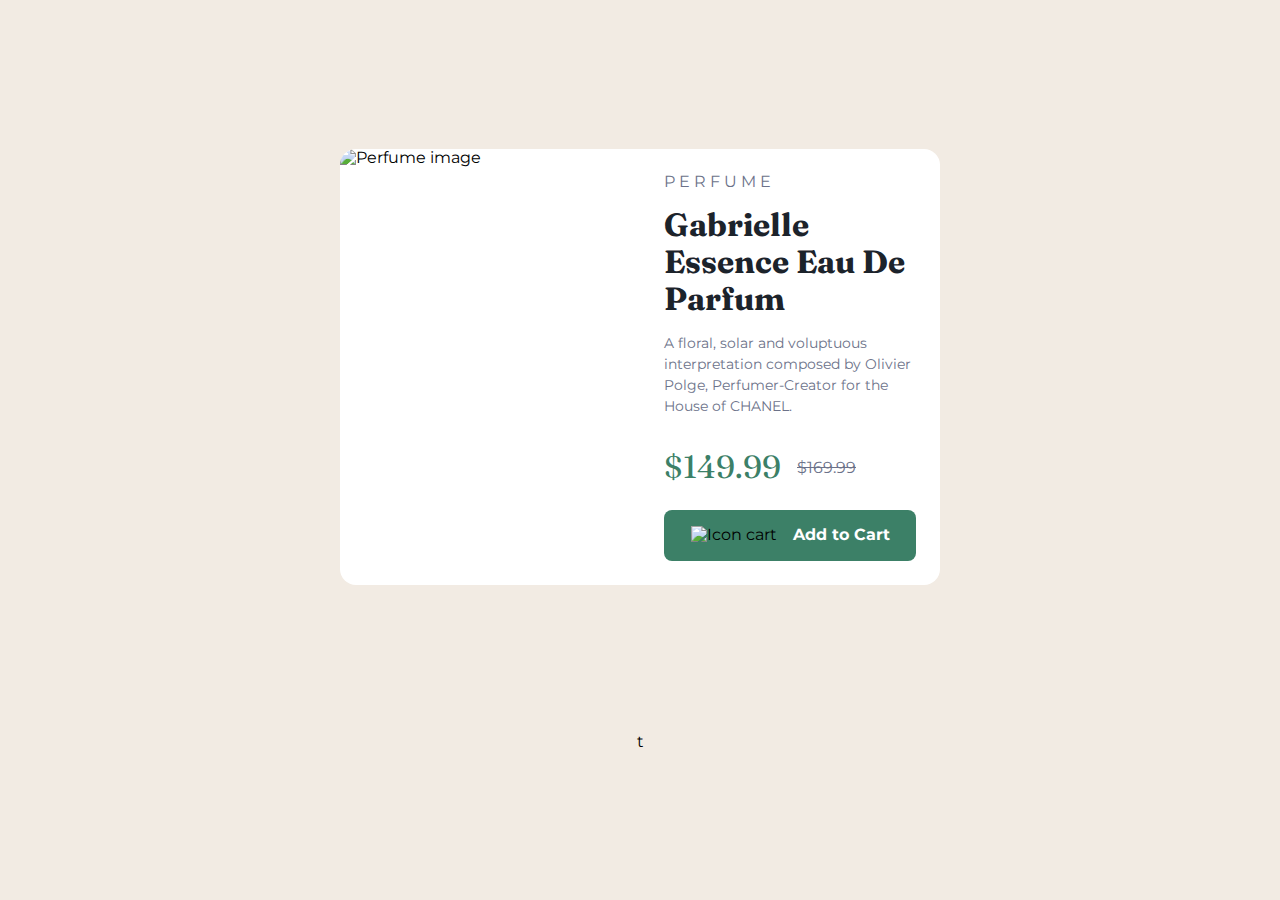
==== index.html @ d17f4ba9 "First commit" ====
<!DOCTYPE html><html lang="en"><head><meta charset="UTF-8"><meta name="viewport" content="width=device-width,initial-scale=1"><link rel="icon" type="image/png" sizes="32x32" href="./images/favicon-32x32.png"><link rel="stylesheet" href="normalize.css"><link rel="stylesheet" href="styles.css"><title>Frontend Mentor | Product preview card component</title></head><body><main class="container"><img class="container__mobile-img" src="./images/image-product-mobile.jpg" alt="Perfume image"> <img class="container__desktop-img" src="./images/image-product-desktop.jpg" alt="Perfume image"><div class="container__second-section"><p class="container__second-section__product">PERFUME</p><h1 class="container__second-section__title">Gabrielle Essence Eau De Parfum</h1><p class="container__second-section__description">A floral, solar and voluptuous interpretation composed by Olivier Polge, Perfumer-Creator for the House of CHANEL.</p><p class="container__second-section__discount">$149.99<span class="container__second-section__price">$169.99</span></p><div class="container__second-section__btn"><img class="container__second-section__btn__icon" src="./images/icon-cart.svg" alt="Icon cart"><a class="container__second-section__btn__text" href="#AddToCart">Add to Cart</a></div></div></main><footer class="attribution">Challenge by<a href="https://www.frontendmentor.io?ref=challenge" target="_blank">Frontend Mentor</a>. Coded by<a href="https://www.frontendmentor.io/profile/fermop" target="_blank">Fernando Pérez</a>.</footer></body></html>t
---- styles.css ----
@import url('https://fonts.googleapis.com/css2?family=Fraunces:opsz,wght@9..144,700&family=Montserrat:wght@500;700&display=swap');:root{--Dark-cyan:#3c8067;--Cream:#f2ebe3;--Very-dark-blue:#1c232b;--Dark-grayish-blue:#6c7289;--White:#fff}html{font-size:1em}body{min-height:100vh;background-color:var(--Cream);font-size:1rem;font-family:'Montserrat',sans-serif;padding:2em 1.25em;box-sizing:border-box;display:flex;flex-direction:column;align-items:center;justify-content:space-evenly}.container{background-color:var(--White);max-width:20.9375rem;overflow:hidden;box-sizing:border-box;border-radius:1em}.container__mobile-img{width:100%}.container__desktop-img{display:none}.container__second-section{padding:1.5rem}.container__second-section__product{color:var(--Dark-grayish-blue);font-size:1rem;letter-spacing:.25em;margin:0}.container__second-section__title{color:var(--Very-dark-blue);font-family:'Fraunces',serif;font-size:2rem;font-weight:700;margin:.5em 0}.container__second-section__description{color:var(--Dark-grayish-blue);font-size:.875rem;line-height:1.5em}.container__second-section__discount{color:var(--Dark-cyan);font-family:'Fraunces',serif;font-size:2rem;display:flex;align-items:center;gap:.5em;margin:1em 0 .75em}.container__second-section__price{color:var(--Dark-grayish-blue);font-family:'Montserrat',sans-serif;font-size:.5em;text-decoration:line-through}.container__second-section__btn{font-size:1rem;background-color:var(--Dark-cyan);border-radius:.5em;padding:1em;display:flex;justify-content:center;gap:1em;cursor:pointer}.container__second-section__btn:hover{transition:all .125s ease-in-out;background-color:var(--Very-dark-blue)}.container__second-section__btn__text{color:var(--White);font-size:1rem;font-weight:700;text-decoration:none}.attribution{font-size:.6875rem;text-align:center;margin-top:2em;display:none}.attribution a{color:var(--Dark-cyan);font-weight:700}@media (min-width:720px){body{padding:0}.container{max-width:none;display:grid;grid-template-columns:300px 300px}.container__mobile-img{display:none}.container__desktop-img{display:block;grid-column-start:1;width:100%}.attribution{margin-top:0}}
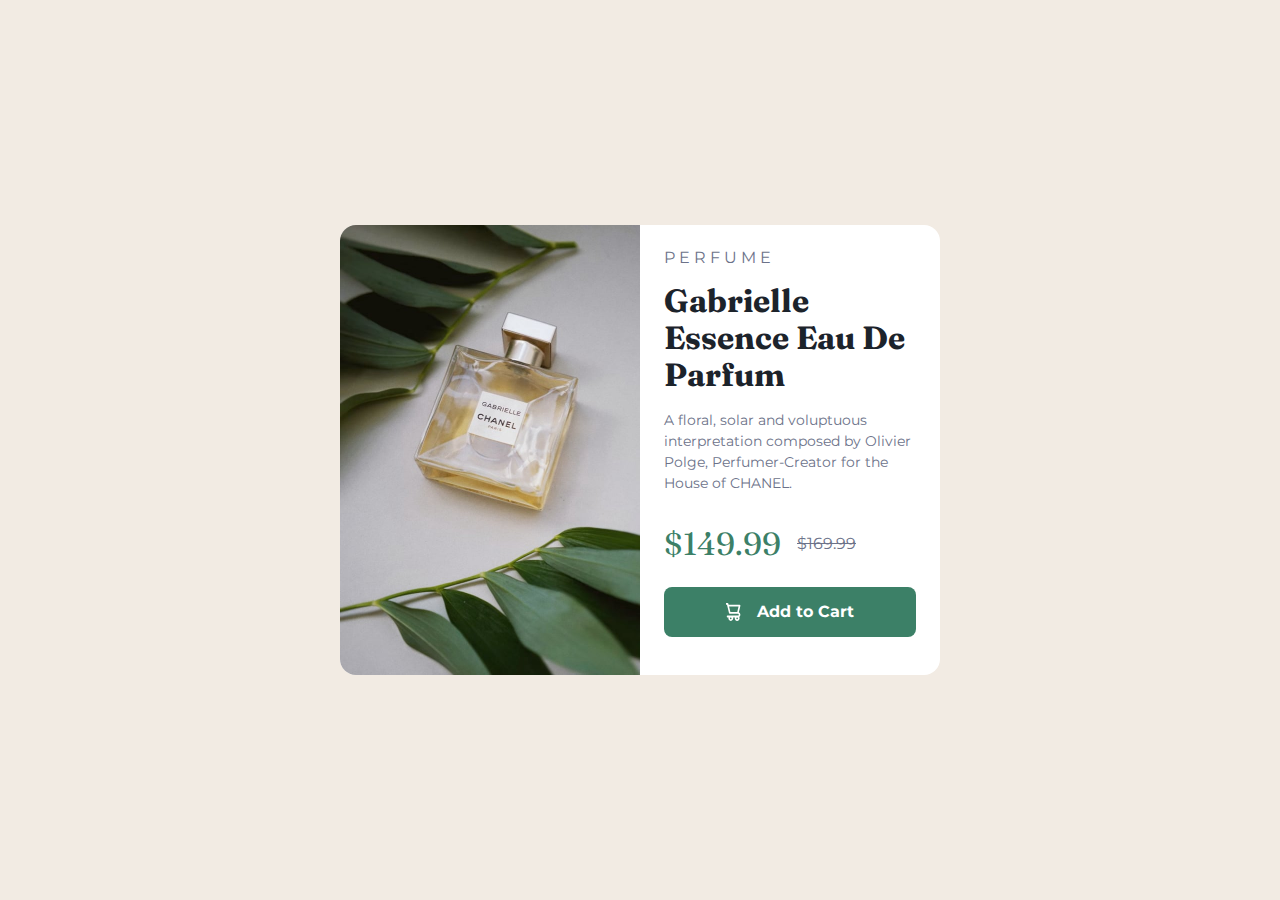
==== commit 5ac6818c: "Update index.html" ====
--- a/index.html
+++ b/index.html
@@ -1 +1 @@
-<!DOCTYPE html><html lang="en"><head><meta charset="UTF-8"><meta name="viewport" content="width=device-width,initial-scale=1"><link rel="icon" type="image/png" sizes="32x32" href="./images/favicon-32x32.png"><link rel="stylesheet" href="normalize.css"><link rel="stylesheet" href="styles.css"><title>Frontend Mentor | Product preview card component</title></head><body><main class="container"><img class="container__mobile-img" src="./images/image-product-mobile.jpg" alt="Perfume image"> <img class="container__desktop-img" src="./images/image-product-desktop.jpg" alt="Perfume image"><div class="container__second-section"><p class="container__second-section__product">PERFUME</p><h1 class="container__second-section__title">Gabrielle Essence Eau De Parfum</h1><p class="container__second-section__description">A floral, solar and voluptuous interpretation composed by Olivier Polge, Perfumer-Creator for the House of CHANEL.</p><p class="container__second-section__discount">$149.99<span class="container__second-section__price">$169.99</span></p><div class="container__second-section__btn"><img class="container__second-section__btn__icon" src="./images/icon-cart.svg" alt="Icon cart"><a class="container__second-section__btn__text" href="#AddToCart">Add to Cart</a></div></div></main><footer class="attribution">Challenge by<a href="https://www.frontendmentor.io?ref=challenge" target="_blank">Frontend Mentor</a>. Coded by<a href="https://www.frontendmentor.io/profile/fermop" target="_blank">Fernando Pérez</a>.</footer></body></html>t +<!DOCTYPE html><html lang="en"><head><meta charset="UTF-8"><meta name="viewport" content="width=device-width,initial-scale=1"><link rel="icon" type="image/png" sizes="32x32" href="./images/favicon-32x32.png"><link rel="stylesheet" href="normalize.css"><link rel="stylesheet" href="styles.css"><title>Frontend Mentor | Product preview card component</title></head><body><main class="container"><img class="container__mobile-img" src="./images/image-product-mobile.jpg" alt="Perfume image"> <img class="container__desktop-img" src="./images/image-product-desktop.jpg" alt="Perfume image"><div class="container__second-section"><p class="container__second-section__product">PERFUME</p><h1 class="container__second-section__title">Gabrielle Essence Eau De Parfum</h1><p class="container__second-section__description">A floral, solar and voluptuous interpretation composed by Olivier Polge, Perfumer-Creator for the House of CHANEL.</p><p class="container__second-section__discount">$149.99<span class="container__second-section__price">$169.99</span></p><div class="container__second-section__btn"><img class="container__second-section__btn__icon" src="./images/icon-cart.svg" alt="Icon cart"><a class="container__second-section__btn__text" href="#AddToCart">Add to Cart</a></div></div></main><footer class="attribution">Challenge by<a href="https://www.frontendmentor.io?ref=challenge" target="_blank">Frontend Mentor</a>. Coded by<a href="https://www.frontendmentor.io/profile/fermop" target="_blank">Fernando Pérez</a>.</footer></body></html>
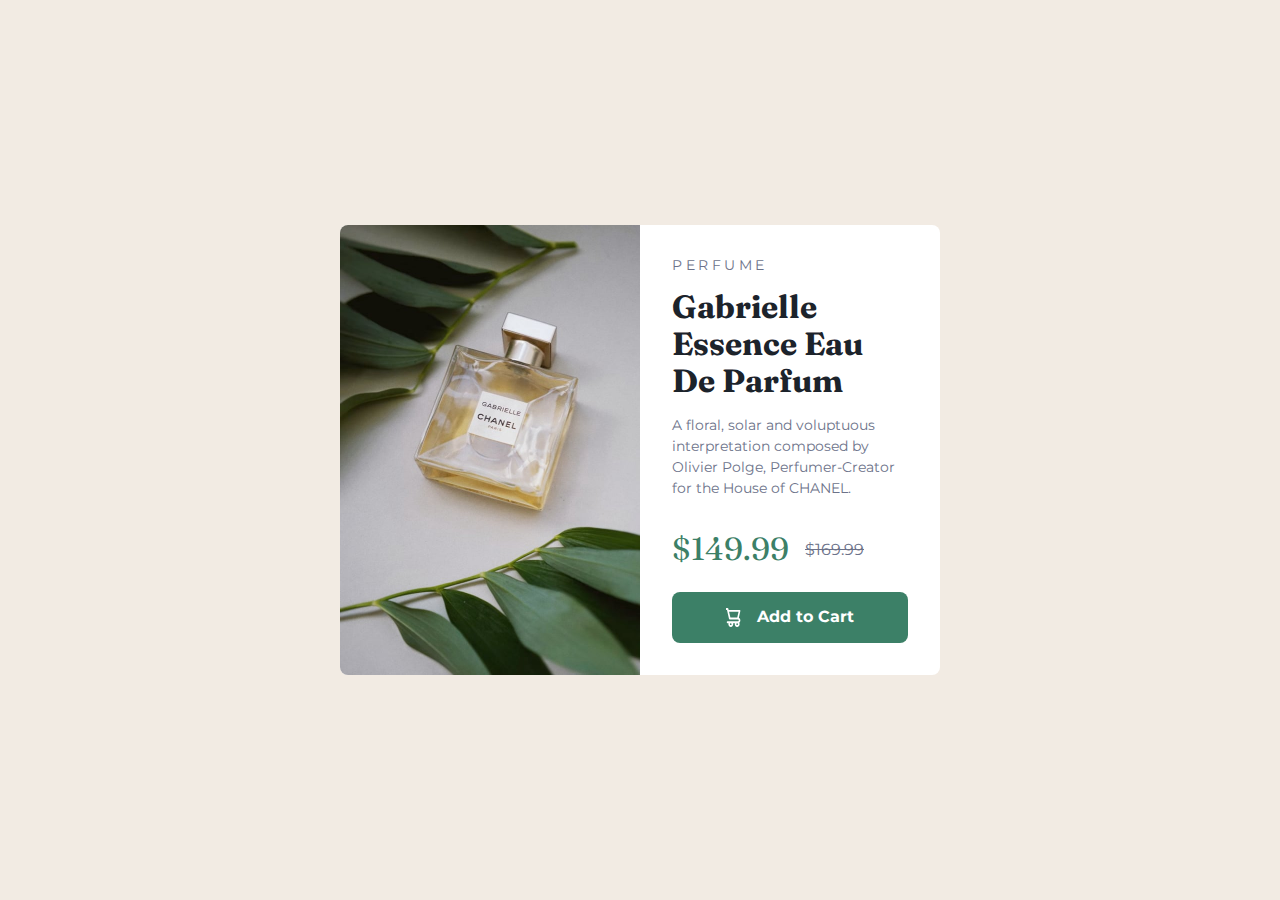
==== commit 747db98d: "Second commit" ====
--- a/index.html
+++ b/index.html
@@ -1 +1 @@
-<!DOCTYPE html><html lang="en"><head><meta charset="UTF-8"><meta name="viewport" content="width=device-width,initial-scale=1"><link rel="icon" type="image/png" sizes="32x32" href="./images/favicon-32x32.png"><link rel="stylesheet" href="normalize.css"><link rel="stylesheet" href="styles.css"><title>Frontend Mentor | Product preview card component</title></head><body><main class="container"><img class="container__mobile-img" src="./images/image-product-mobile.jpg" alt="Perfume image"> <img class="container__desktop-img" src="./images/image-product-desktop.jpg" alt="Perfume image"><div class="container__second-section"><p class="container__second-section__product">PERFUME</p><h1 class="container__second-section__title">Gabrielle Essence Eau De Parfum</h1><p class="container__second-section__description">A floral, solar and voluptuous interpretation composed by Olivier Polge, Perfumer-Creator for the House of CHANEL.</p><p class="container__second-section__discount">$149.99<span class="container__second-section__price">$169.99</span></p><div class="container__second-section__btn"><img class="container__second-section__btn__icon" src="./images/icon-cart.svg" alt="Icon cart"><a class="container__second-section__btn__text" href="#AddToCart">Add to Cart</a></div></div></main><footer class="attribution">Challenge by<a href="https://www.frontendmentor.io?ref=challenge" target="_blank">Frontend Mentor</a>. Coded by<a href="https://www.frontendmentor.io/profile/fermop" target="_blank">Fernando Pérez</a>.</footer></body></html>
+<!DOCTYPE html><html lang="en"><head><meta charset="UTF-8"><meta name="viewport" content="width=device-width,initial-scale=1"><link rel="icon" type="image/png" sizes="32x32" href="./images/favicon-32x32.png"><title>Frontend Mentor | Product preview card component</title><link rel="stylesheet" href="normalize.css"><link rel="stylesheet" href="styles.css"></head><body><main class="container"><img class="container__mobile-img" src="./images/image-product-mobile.jpg" alt="Perfume image"> <img class="container__desktop-img" src="./images/image-product-desktop.jpg" alt="Perfume image"><div class="container__second-section"><p class="container__second-section__product">PERFUME</p><h1 class="container__second-section__title">Gabrielle Essence Eau De Parfum</h1><p class="container__second-section__description">A floral, solar and voluptuous interpretation composed by Olivier Polge, Perfumer-Creator for the House of CHANEL.</p><p class="container__second-section__discount">$149.99<span class="container__second-section__price">$169.99</span></p><div class="container__second-section__btn"><img class="container__second-section__btn__icon" src="./images/icon-cart.svg" alt="Icon cart"><a class="container__second-section__btn__text" href="#AddToCart">Add to Cart</a></div></div></main><footer class="attribution">Challenge by <a href="https://www.frontendmentor.io?ref=challenge" target="_blank">Frontend Mentor</a>. Coded by <a href="https://www.frontendmentor.io/profile/fermop" target="_blank">Fernando Pérez</a>.</footer></body></html>--- a/styles.css
+++ b/styles.css
@@ -1 +1 @@
-@import url('https://fonts.googleapis.com/css2?family=Fraunces:opsz,wght@9..144,700&family=Montserrat:wght@500;700&display=swap');:root{--Dark-cyan:#3c8067;--Cream:#f2ebe3;--Very-dark-blue:#1c232b;--Dark-grayish-blue:#6c7289;--White:#fff}html{font-size:1em}body{min-height:100vh;background-color:var(--Cream);font-size:1rem;font-family:'Montserrat',sans-serif;padding:2em 1.25em;box-sizing:border-box;display:flex;flex-direction:column;align-items:center;justify-content:space-evenly}.container{background-color:var(--White);max-width:20.9375rem;overflow:hidden;box-sizing:border-box;border-radius:1em}.container__mobile-img{width:100%}.container__desktop-img{display:none}.container__second-section{padding:1.5rem}.container__second-section__product{color:var(--Dark-grayish-blue);font-size:1rem;letter-spacing:.25em;margin:0}.container__second-section__title{color:var(--Very-dark-blue);font-family:'Fraunces',serif;font-size:2rem;font-weight:700;margin:.5em 0}.container__second-section__description{color:var(--Dark-grayish-blue);font-size:.875rem;line-height:1.5em}.container__second-section__discount{color:var(--Dark-cyan);font-family:'Fraunces',serif;font-size:2rem;display:flex;align-items:center;gap:.5em;margin:1em 0 .75em}.container__second-section__price{color:var(--Dark-grayish-blue);font-family:'Montserrat',sans-serif;font-size:.5em;text-decoration:line-through}.container__second-section__btn{font-size:1rem;background-color:var(--Dark-cyan);border-radius:.5em;padding:1em;display:flex;justify-content:center;gap:1em;cursor:pointer}.container__second-section__btn:hover{transition:all .125s ease-in-out;background-color:var(--Very-dark-blue)}.container__second-section__btn__text{color:var(--White);font-size:1rem;font-weight:700;text-decoration:none}.attribution{font-size:.6875rem;text-align:center;margin-top:2em;display:none}.attribution a{color:var(--Dark-cyan);font-weight:700}@media (min-width:720px){body{padding:0}.container{max-width:none;display:grid;grid-template-columns:300px 300px}.container__mobile-img{display:none}.container__desktop-img{display:block;grid-column-start:1;width:100%}.attribution{margin-top:0}}+@import url('https://fonts.googleapis.com/css2?family=Fraunces:opsz,wght@9..144,700&family=Montserrat:wght@500;700&display=swap');:root{--Dark-cyan:#3c8067;--Cream:#f2ebe3;--Very-dark-blue:#1c232b;--Dark-grayish-blue:#6c7289;--White:#fff}html{font-size:1em}body{min-height:100vh;background-color:var(--Cream);font-size:1rem;font-family:'Montserrat',sans-serif;padding:2em 1em;box-sizing:border-box;display:flex;flex-direction:column;align-items:center;justify-content:space-evenly}.container{background-color:var(--White);max-width:21.4375rem;overflow:hidden;box-sizing:border-box;border-radius:.5em}.container__mobile-img{width:100%}.container__desktop-img{display:none}.container__second-section{padding:1.5rem}.container__second-section__product{color:var(--Dark-grayish-blue);font-size:.875rem;letter-spacing:.25em;margin:0}.container__second-section__title{color:var(--Very-dark-blue);font-family:'Fraunces',serif;font-size:2rem;font-weight:700;margin:.5em 0}.container__second-section__description{color:var(--Dark-grayish-blue);font-size:.875rem;line-height:1.5em;margin:0}.container__second-section__discount{color:var(--Dark-cyan);font-family:'Fraunces',serif;font-size:2rem;display:flex;align-items:center;gap:.5em;margin:1em 0 .75em}.container__second-section__price{color:var(--Dark-grayish-blue);font-family:'Montserrat',sans-serif;font-size:.5em;text-decoration:line-through}.container__second-section__btn{font-size:1rem;background-color:var(--Dark-cyan);border-radius:.5em;padding:1em;display:flex;justify-content:center;gap:1em;cursor:pointer}.container__second-section__btn:hover{transition:all .125s ease-in-out;background-color:var(--Very-dark-blue)}.container__second-section__btn__text{color:var(--White);font-size:1rem;font-weight:700;text-decoration:none}.attribution{font-size:.6875rem;text-align:center;margin-top:2em;display:none}.attribution a{color:var(--Dark-cyan);font-weight:700}@media (min-width:720px){body{padding:0}.container{max-width:none;display:grid;grid-template-columns:300px 300px}.container__second-section{padding:2rem}.container__mobile-img{display:none}.container__desktop-img{display:block;grid-column-start:1;width:100%}.attribution{margin-top:0}}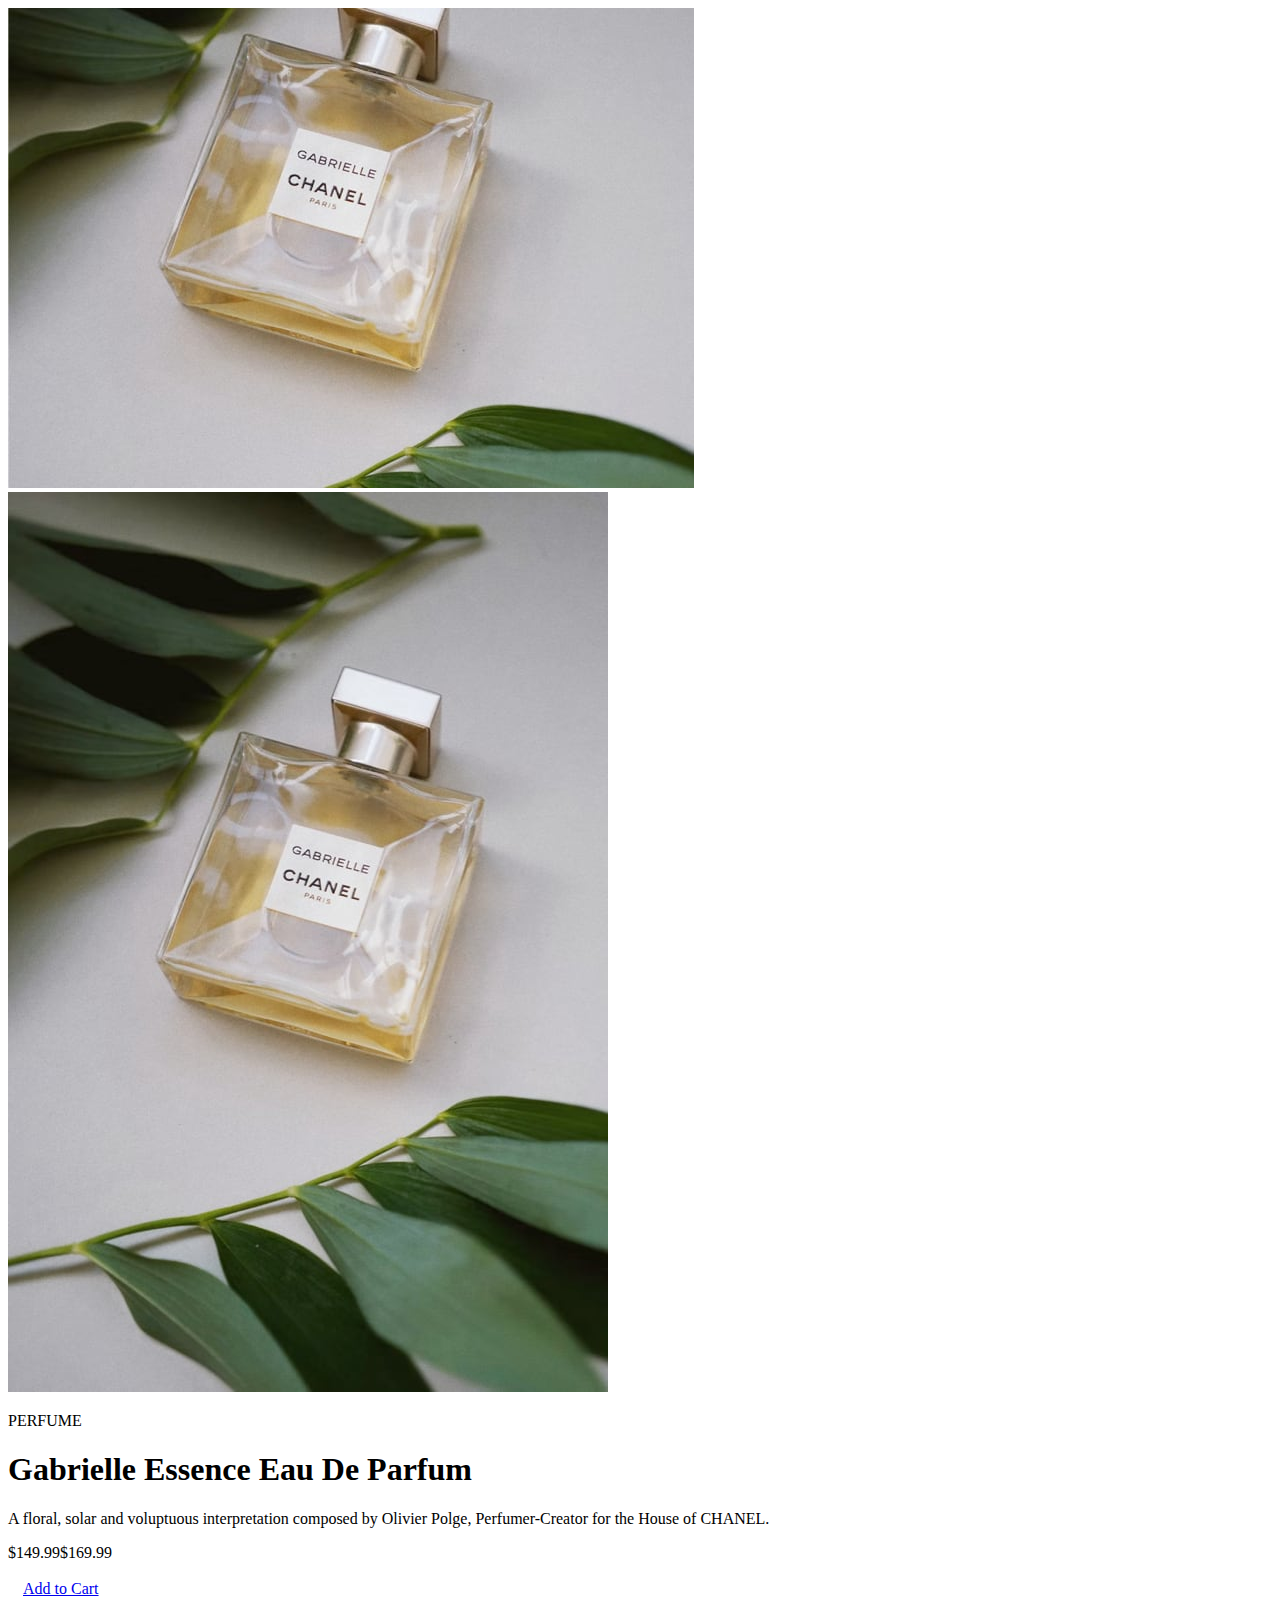
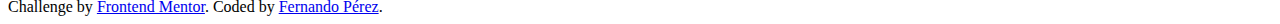
==== commit be0cc36f: "Changing the link of the autor" ====
--- a/index.html
+++ b/index.html
@@ -1 +1 @@
-<!DOCTYPE html><html lang="en"><head><meta charset="UTF-8"><meta name="viewport" content="width=device-width,initial-scale=1"><link rel="icon" type="image/png" sizes="32x32" href="./images/favicon-32x32.png"><title>Frontend Mentor | Product preview card component</title><link rel="stylesheet" href="normalize.css"><link rel="stylesheet" href="styles.css"></head><body><main class="container"><img class="container__mobile-img" src="./images/image-product-mobile.jpg" alt="Perfume image"> <img class="container__desktop-img" src="./images/image-product-desktop.jpg" alt="Perfume image"><div class="container__second-section"><p class="container__second-section__product">PERFUME</p><h1 class="container__second-section__title">Gabrielle Essence Eau De Parfum</h1><p class="container__second-section__description">A floral, solar and voluptuous interpretation composed by Olivier Polge, Perfumer-Creator for the House of CHANEL.</p><p class="container__second-section__discount">$149.99<span class="container__second-section__price">$169.99</span></p><div class="container__second-section__btn"><img class="container__second-section__btn__icon" src="./images/icon-cart.svg" alt="Icon cart"><a class="container__second-section__btn__text" href="#AddToCart">Add to Cart</a></div></div></main><footer class="attribution">Challenge by <a href="https://www.frontendmentor.io?ref=challenge" target="_blank">Frontend Mentor</a>. Coded by <a href="https://www.frontendmentor.io/profile/fermop" target="_blank">Fernando Pérez</a>.</footer></body></html>+<!DOCTYPE html><html lang="en"><head><meta charset="UTF-8"><meta name="viewport" content="width=device-width,initial-scale=1"><link rel="icon" type="image/png" sizes="32x32" href="assets/images/favicon-32x32.png"><title>Frontend Mentor | Product preview card component</title><link rel="stylesheet" href="css/normalize.css"><link rel="stylesheet" href="css/styles.css"></head><body><main class="container"><img class="container__mobile-img" src="assets/images/image-product-mobile.jpg" alt="Perfume image"> <img class="container__desktop-img" src="assets/images/image-product-desktop.jpg" alt="Perfume image"><div class="container__second-section"><p class="container__second-section__product">PERFUME</p><h1 class="container__second-section__title">Gabrielle Essence Eau De Parfum</h1><p class="container__second-section__description">A floral, solar and voluptuous interpretation composed by Olivier Polge, Perfumer-Creator for the House of CHANEL.</p><p class="container__second-section__discount">$149.99<span class="container__second-section__price">$169.99</span></p><div class="container__second-section__btn"><img class="container__second-section__btn__icon" src="assets/images/icon-cart.svg" alt="Icon cart"><a class="container__second-section__btn__text" href="#AddToCart">Add to Cart</a></div></div></main><footer class="attribution">Challenge by <a href="https://www.frontendmentor.io?ref=challenge" target="_blank">Frontend Mentor</a>. Coded by <a href="https://www.frontendmentor.io/solutions/product-preview-card-component-solution-mgkkiw53gt" target="_blank">Fernando Pérez</a>.</footer></body></html>